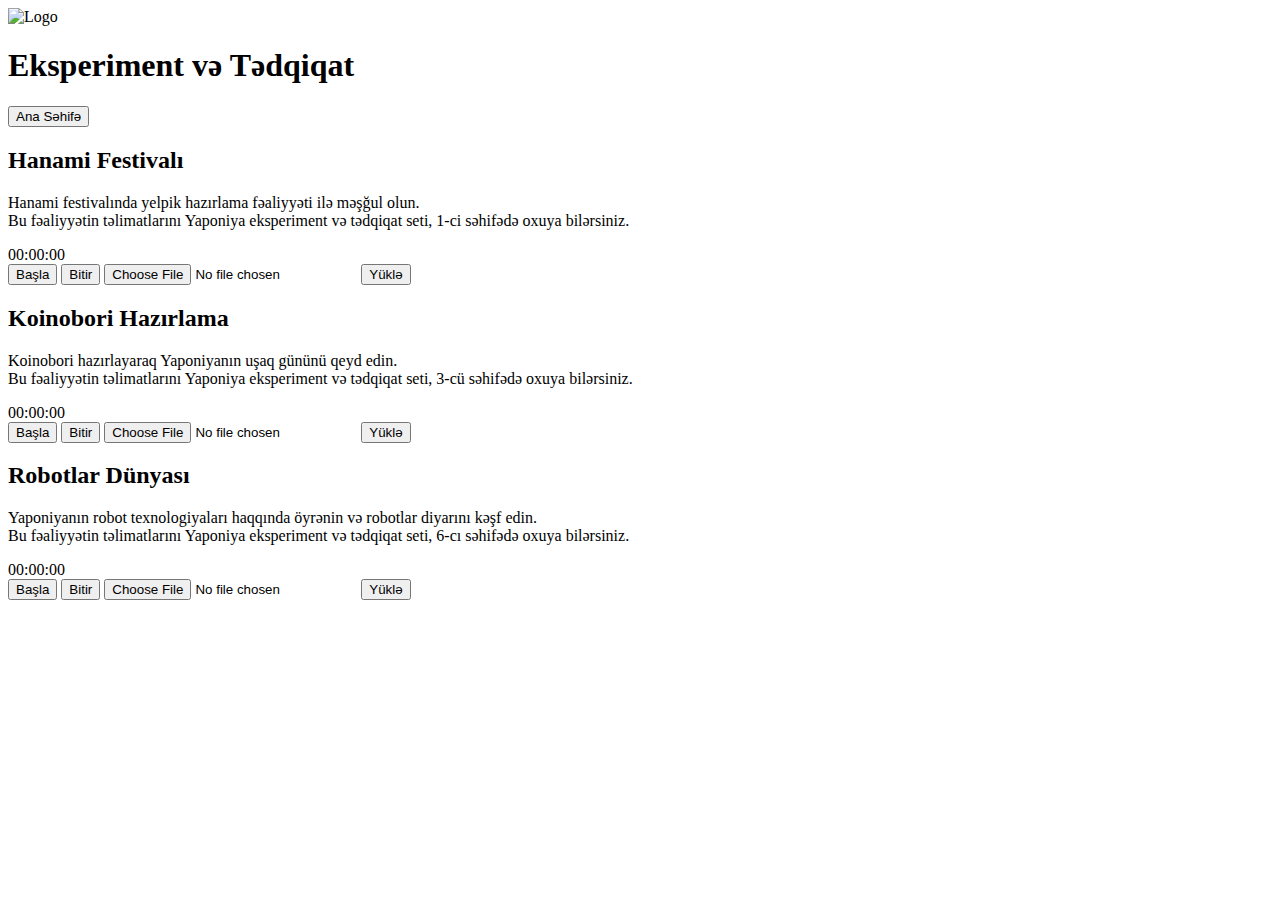
==== eksperiment.html @ a92ebbd0 "Create eksperiment.html" ====
<!DOCTYPE html>
<html lang="az">
<head>
    <meta charset="UTF-8">
    <meta name="viewport" content="width=device-width, initial-scale=1.0">
    <title>Eksperiment və Tədqiqat</title>
    <link rel="stylesheet" href="styles.css">
    <script src="script.js" defer></script>
</head>
<body>
    <header>
        <img src="https://i.ibb.co/7XNQPGC/logo.png" alt="Logo">
        <h1>Eksperiment və Tədqiqat</h1>
    </header>
    <main>
        <button class="back-btn" onclick="navigateTo('index.html')">Ana Səhifə</button>
        <div class="activity-box">
            <h2>Hanami Festivalı</h2>
            <p>Hanami festivalında yelpik hazırlama fəaliyyəti ilə məşğul olun. <br>Bu fəaliyyətin təlimatlarını Yaponiya eksperiment və tədqiqat seti, 1-ci səhifədə oxuya bilərsiniz.</p>
            <div class="timer">00:00:00</div>
            <button class="start-btn">Başla</button>
            <button class="finish-btn">Bitir</button>
            <input type="file" class="upload">
            <button class="upload-btn">Yüklə</button>
        </div>
        <div class="activity-box">
            <h2>Koinobori Hazırlama</h2>
            <p>Koinobori hazırlayaraq Yaponiyanın uşaq gününü qeyd edin. <br>Bu fəaliyyətin təlimatlarını Yaponiya eksperiment və tədqiqat seti, 3-cü səhifədə oxuya bilərsiniz.</p>
            <div class="timer">00:00:00</div>
            <button class="start-btn">Başla</button>
            <button class="finish-btn">Bitir</button>
            <input type="file" class="upload">
            <button class="upload-btn">Yüklə</button>
        </div>
        <div class="activity-box">
            <h2>Robotlar Dünyası</h2>
            <p>Yaponiyanın robot texnologiyaları haqqında öyrənin və robotlar diyarını kəşf edin. <br>Bu fəaliyyətin təlimatlarını Yaponiya eksperiment və tədqiqat seti, 6-cı səhifədə oxuya bilərsiniz.</p>
            <div class="timer">00:00:00</div>
            <button class="start-btn">Başla</button>
            <button class="finish-btn">Bitir</button>
            <input type="file" class="upload">
            <button class="upload-btn">Yüklə</button>
        </div>
    </main>
</body>
</html>
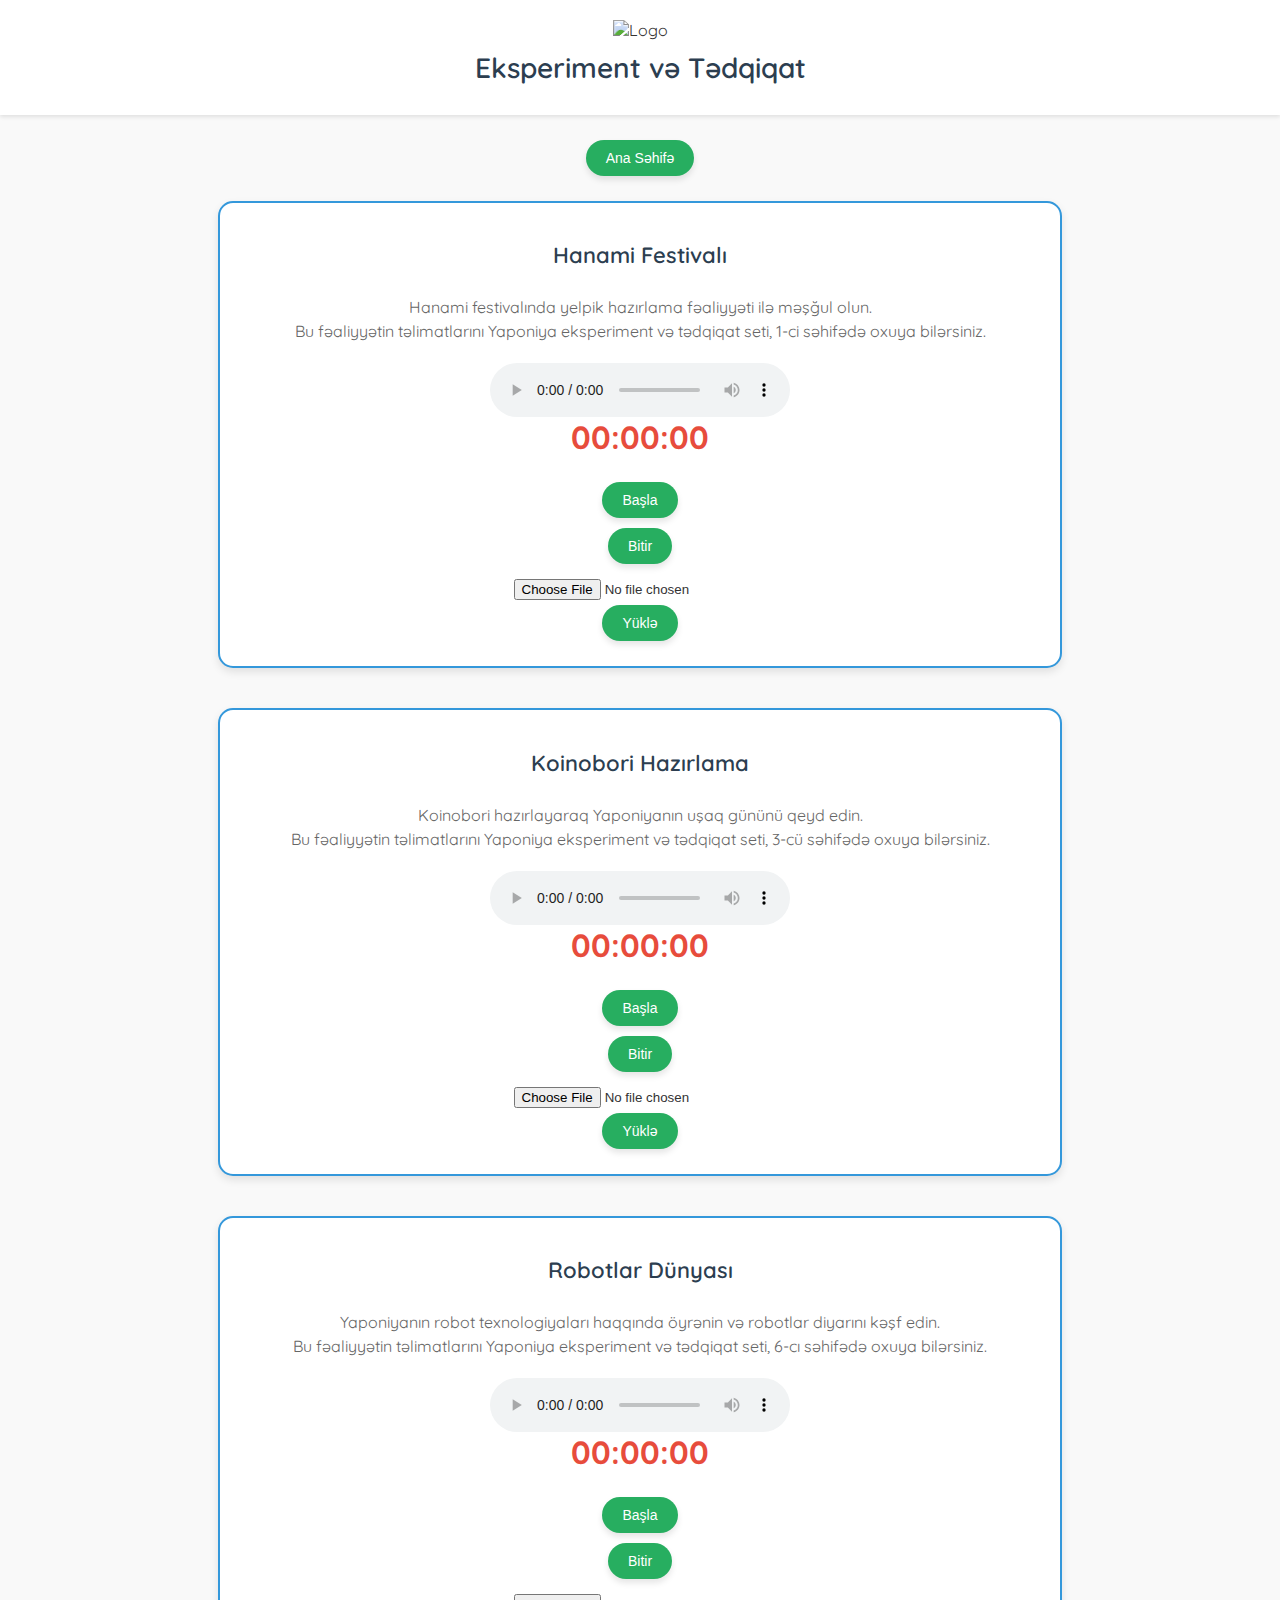
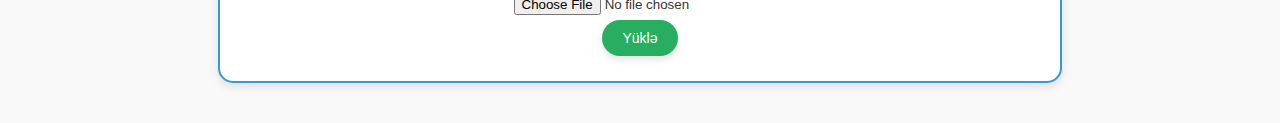
==== commit cf9121ee: "Update eksperiment.html" ====
--- a/eksperiment.html
+++ b/eksperiment.html
@@ -17,6 +17,10 @@
         <div class="activity-box">
             <h2>Hanami Festivalı</h2>
             <p>Hanami festivalında yelpik hazırlama fəaliyyəti ilə məşğul olun. <br>Bu fəaliyyətin təlimatlarını Yaponiya eksperiment və tədqiqat seti, 1-ci səhifədə oxuya bilərsiniz.</p>
+            <audio controls>
+                    <source src="https://github.com/xtirachi/basla-egp/raw/main/Sfinks_%20Yunan%20v%C9%99%20Misir%20%C6%8Ffsan%C9%99si.mp3" type="audio/mpeg">
+                    Your browser does not support the audio element.
+                </audio>
             <div class="timer">00:00:00</div>
             <button class="start-btn">Başla</button>
             <button class="finish-btn">Bitir</button>
@@ -26,6 +30,10 @@
         <div class="activity-box">
             <h2>Koinobori Hazırlama</h2>
             <p>Koinobori hazırlayaraq Yaponiyanın uşaq gününü qeyd edin. <br>Bu fəaliyyətin təlimatlarını Yaponiya eksperiment və tədqiqat seti, 3-cü səhifədə oxuya bilərsiniz.</p>
+            <audio controls>
+                    <source src="https://github.com/xtirachi/basla-egp/raw/main/Sfinks_%20Yunan%20v%C9%99%20Misir%20%C6%8Ffsan%C9%99si.mp3" type="audio/mpeg">
+                    Your browser does not support the audio element.
+                </audio>
             <div class="timer">00:00:00</div>
             <button class="start-btn">Başla</button>
             <button class="finish-btn">Bitir</button>
@@ -35,6 +43,10 @@
         <div class="activity-box">
             <h2>Robotlar Dünyası</h2>
             <p>Yaponiyanın robot texnologiyaları haqqında öyrənin və robotlar diyarını kəşf edin. <br>Bu fəaliyyətin təlimatlarını Yaponiya eksperiment və tədqiqat seti, 6-cı səhifədə oxuya bilərsiniz.</p>
+            <audio controls>
+                    <source src="https://github.com/xtirachi/basla-egp/raw/main/Sfinks_%20Yunan%20v%C9%99%20Misir%20%C6%8Ffsan%C9%99si.mp3" type="audio/mpeg">
+                    Your browser does not support the audio element.
+                </audio>
             <div class="timer">00:00:00</div>
             <button class="start-btn">Başla</button>
             <button class="finish-btn">Bitir</button>
--- a/styles.css
+++ b/styles.css
@@ -0,0 +1,168 @@
+/* Importing Google Fonts */
+@import url('https://fonts.googleapis.com/css2?family=Quicksand:wght@400;500;600&display=swap');
+
+/* General Styles */
+body {
+    font-family: 'Quicksand', sans-serif;
+    background-color: #f9f9f9;
+    color: #333;
+    margin: 0;
+    padding: 0;
+    display: flex;
+    flex-direction: column;
+    align-items: center;
+    justify-content: center;
+    min-height: 100vh;
+}
+
+header {
+    background-color: #ffffff;
+    width: 100%;
+    padding: 20px 0;
+    text-align: center;
+    box-shadow: 0 2px 4px rgba(0, 0, 0, 0.1);
+}
+
+header img {
+    width: 80px;
+}
+
+h1 {
+    color: #2c3e50;
+    font-size: 28px;
+    margin: 10px 0;
+    font-weight: 600;
+}
+
+main {
+    display: flex;
+    flex-direction: column;
+    align-items: center;
+    width: 100%;
+    max-width: 1200px;
+    padding: 20px;
+}
+
+p {
+    color: #666;
+    font-size: 18px;
+    max-width: 800px;
+    text-align: center;
+    margin-bottom: 30px;
+    line-height: 1.6;
+}
+
+button {
+    background-color: #3498db;
+    color: white;
+    padding: 15px 30px;
+    margin: 15px;
+    border: none;
+    border-radius: 50px;
+    cursor: pointer;
+    font-size: 16px;
+    font-weight: 500;
+    transition: background-color 0.3s, transform 0.3s;
+    box-shadow: 0 4px 6px rgba(0, 0, 0, 0.1);
+}
+
+button:hover {
+    background-color: #2980b9;
+    transform: scale(1.05);
+}
+
+.activity-box {
+    background-color: #ffffff;
+    border: 2px solid #3498db;
+    border-radius: 15px;
+    padding: 20px;
+    margin: 20px 0;
+    width: 100%;
+    max-width: 800px;
+    box-shadow: 0 4px 8px rgba(0, 0, 0, 0.1);
+    display: flex;
+    flex-direction: column;
+    align-items: center;
+}
+
+.activity-box h2 {
+    color: #2c3e50;
+    font-size: 22px;
+    margin-bottom: 10px;
+    font-weight: 600;
+}
+
+.activity-box p {
+    color: #666;
+    font-size: 16px;
+    text-align: center;
+    margin-bottom: 20px;
+    line-height: 1.5;
+}
+
+.timer {
+    font-size: 32px;
+    margin-bottom: 20px;
+    font-weight: bold;
+    color: #e74c3c;
+}
+
+.start-btn, .finish-btn, .upload-btn, .back-btn {
+    background-color: #27ae60;
+    color: white;
+    padding: 10px 20px;
+    border: none;
+    border-radius: 25px;
+    cursor: pointer;
+    margin: 5px;
+    font-size: 14px;
+    font-weight: 500;
+    transition: background-color 0.3s, transform 0.3s;
+    box-shadow: 0 4px 6px rgba(0, 0, 0, 0.1);
+}
+
+.start-btn:hover, .finish-btn:hover, .upload-btn:hover, .back-btn:hover {
+    background-color: #219150;
+    transform: scale(1.05);
+}
+
+.upload {
+    display: block;
+    margin-top: 10px;
+}
+
+@media (max-width: 768px) {
+    h1 {
+        font-size: 24px;
+    }
+    
+    p {
+        font-size: 16px;
+    }
+    
+    button {
+        padding: 12px 25px;
+        font-size: 14px;
+    }
+    
+    .activity-box {
+        padding: 15px;
+    }
+    
+    .activity-box h2 {
+        font-size: 20px;
+    }
+    
+    .activity-box p {
+        font-size: 14px;
+    }
+    
+    .timer {
+        font-size: 28px;
+    }
+    
+    .start-btn, .finish-btn, .upload-btn, .back-btn {
+        padding: 8px 16px;
+        font-size: 12px;
+    }
+}
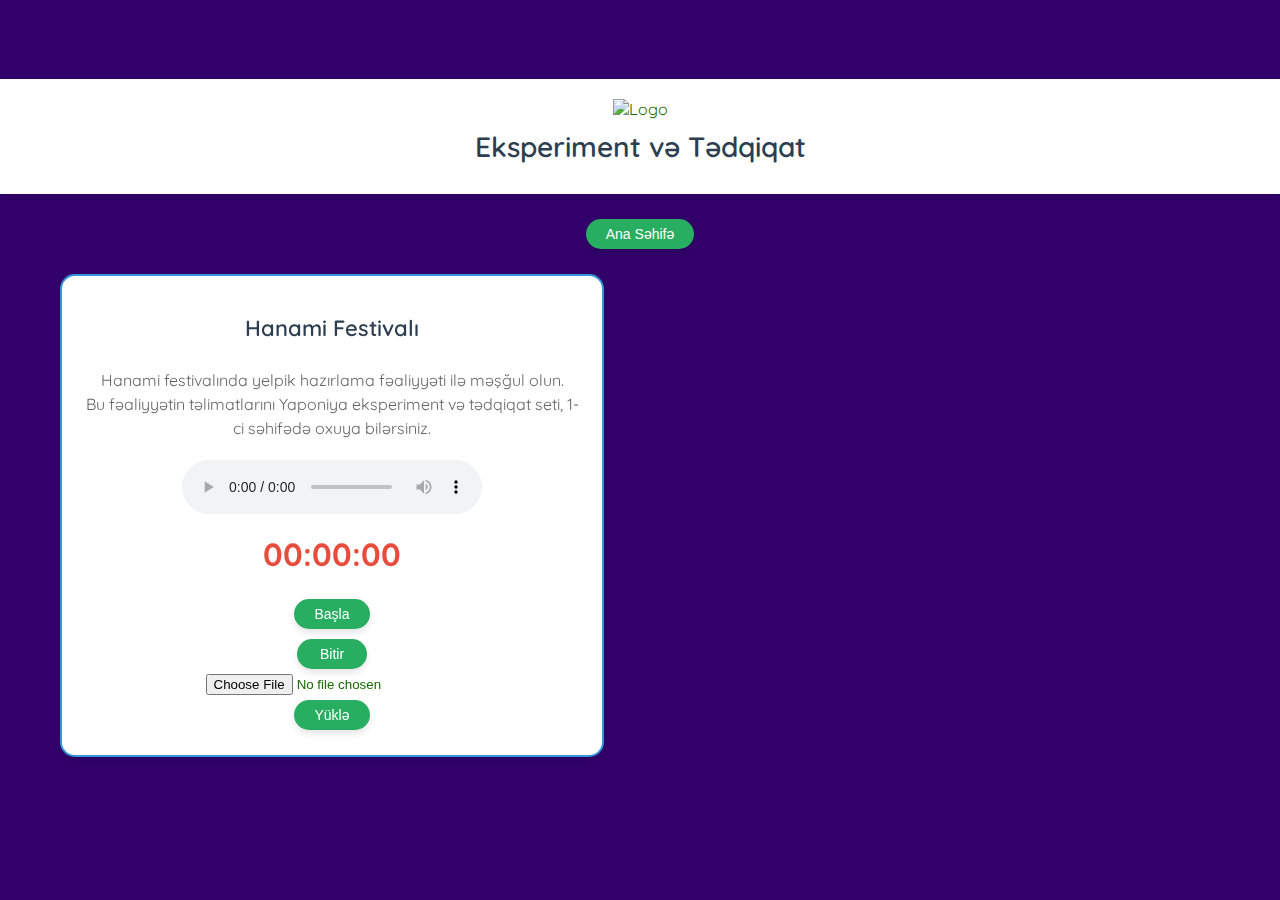
==== commit 39e4d153: "Update eksperiment.html" ====
--- a/eksperiment.html
+++ b/eksperiment.html
@@ -4,7 +4,9 @@
     <meta charset="UTF-8">
     <meta name="viewport" content="width=device-width, initial-scale=1.0">
     <title>Eksperiment və Tədqiqat</title>
+    <link rel="stylesheet" href="https://cdn.jsdelivr.net/npm/swiper@11/swiper-bundle.min.css" />
     <link rel="stylesheet" href="styles.css">
+    <script src="https://cdn.jsdelivr.net/npm/swiper@11/swiper-bundle.min.js"></script>
     <script src="script.js" defer></script>
 </head>
 <body>
@@ -14,45 +16,63 @@
     </header>
     <main>
         <button class="back-btn" onclick="navigateTo('index.html')">Ana Səhifə</button>
-        <div class="activity-box">
-            <h2>Hanami Festivalı</h2>
-            <p>Hanami festivalında yelpik hazırlama fəaliyyəti ilə məşğul olun. <br>Bu fəaliyyətin təlimatlarını Yaponiya eksperiment və tədqiqat seti, 1-ci səhifədə oxuya bilərsiniz.</p>
-            <audio controls>
-                    <source src="https://github.com/xtirachi/basla-egp/raw/main/Sfinks_%20Yunan%20v%C9%99%20Misir%20%C6%8Ffsan%C9%99si.mp3" type="audio/mpeg">
-                    Your browser does not support the audio element.
-                </audio>
-            <div class="timer">00:00:00</div>
-            <button class="start-btn">Başla</button>
-            <button class="finish-btn">Bitir</button>
-            <input type="file" class="upload">
-            <button class="upload-btn">Yüklə</button>
-        </div>
-        <div class="activity-box">
-            <h2>Koinobori Hazırlama</h2>
-            <p>Koinobori hazırlayaraq Yaponiyanın uşaq gününü qeyd edin. <br>Bu fəaliyyətin təlimatlarını Yaponiya eksperiment və tədqiqat seti, 3-cü səhifədə oxuya bilərsiniz.</p>
-            <audio controls>
-                    <source src="https://github.com/xtirachi/basla-egp/raw/main/Sfinks_%20Yunan%20v%C9%99%20Misir%20%C6%8Ffsan%C9%99si.mp3" type="audio/mpeg">
-                    Your browser does not support the audio element.
-                </audio>
-            <div class="timer">00:00:00</div>
-            <button class="start-btn">Başla</button>
-            <button class="finish-btn">Bitir</button>
-            <input type="file" class="upload">
-            <button class="upload-btn">Yüklə</button>
-        </div>
-        <div class="activity-box">
-            <h2>Robotlar Dünyası</h2>
-            <p>Yaponiyanın robot texnologiyaları haqqında öyrənin və robotlar diyarını kəşf edin. <br>Bu fəaliyyətin təlimatlarını Yaponiya eksperiment və tədqiqat seti, 6-cı səhifədə oxuya bilərsiniz.</p>
-            <audio controls>
-                    <source src="https://github.com/xtirachi/basla-egp/raw/main/Sfinks_%20Yunan%20v%C9%99%20Misir%20%C6%8Ffsan%C9%99si.mp3" type="audio/mpeg">
-                    Your browser does not support the audio element.
-                </audio>
-            <div class="timer">00:00:00</div>
-            <button class="start-btn">Başla</button>
-            <button class="finish-btn">Bitir</button>
-            <input type="file" class="upload">
-            <button class="upload-btn">Yüklə</button>
+        <div id="viewContainer" class="activity-container swiper">
+            <div class="swiper-wrapper">
+                <div class="swiper-slide">
+                    <div class="box">
+                        <div class="activity-box">
+                            <h2>Hanami Festivalı</h2>
+                            <p>Hanami festivalında yelpik hazırlama fəaliyyəti ilə məşğul olun. <br>Bu fəaliyyətin təlimatlarını Yaponiya eksperiment və tədqiqat seti, 1-ci səhifədə oxuya bilərsiniz.</p>
+                            <audio controls>
+                                <source src="https://github.com/xtirachi/basla-egp/raw/main/Sfinks_%20Yunan%20v%C9%99%20Misir%20%C6%8Ffsan%C9%99si.mp3" type="audio/mpeg">
+                                Your browser does not support the audio element.
+                            </audio>
+                            <div class="timer">00:00:00</div>
+                            <button class="start-btn">Başla</button>
+                            <button class="finish-btn">Bitir</button>
+                            <input type="file" class="upload">
+                            <button class="upload-btn">Yüklə</button>
+                        </div>
+                    </div>
+                </div>
+                <div class="swiper-slide">
+                    <div class="box">
+                        <div class="activity-box">
+                            <h2>Koinobori Hazırlama</h2>
+                            <p>Koinobori hazırlayaraq Yaponiyanın uşaq gününü qeyd edin. <br>Bu fəaliyyətin təlimatlarını Yaponiya eksperiment və tədqiqat seti, 3-cü səhifədə oxuya bilərsiniz.</p>
+                            <audio controls>
+                                <source src="https://github.com/xtirachi/basla-egp/raw/main/Sfinks_%20Yunan%20v%C9%99%20Misir%20%C6%8Ffsan%C9%99si.mp3" type="audio/mpeg">
+                                Your browser does not support the audio element.
+                            </audio>
+                            <div class="timer">00:00:00</div>
+                            <button class="start-btn">Başla</button>
+                            <button class="finish-btn">Bitir</button>
+                            <input type="file" class="upload">
+                            <button class="upload-btn">Yüklə</button>
+                        </div>
+                    </div>
+                </div>
+                <div class="swiper-slide">
+                    <div class="box">
+                        <div class="activity-box">
+                            <h2>Robotlar Dünyası</h2>
+                            <p>Yaponiyanın robot texnologiyaları haqqında öyrənin və robotlar diyarını kəşf edin. <br>Bu fəaliyyətin təlimatlarını Yaponiya eksperiment və tədqiqat seti, 6-cı səhifədə oxuya bilərsiniz.</p>
+                            <audio controls>
+                                <source src="https://github.com/xtirachi/basla-egp/raw/main/Sfinks_%20Yunan%20v%C9%99%20Misir%20%C6%8Ffsan%C9%99si.mp3" type="audio/mpeg">
+                                Your browser does not support the audio element.
+                            </audio>
+                            <div class="timer">00:00:00</div>
+                            <button class="start-btn">Başla</button>
+                            <button class="finish-btn">Bitir</button>
+                            <input type="file" class="upload">
+                            <button class="upload-btn">Yüklə</button>
+                        </div>
+                    </div>
+                </div>
+            </div>
+            <div class="swiper-pagination"></div>
         </div>
     </main>
 </body>
 </html>
+
--- a/styles.css
+++ b/styles.css
@@ -4,8 +4,8 @@
 /* General Styles */
 body {
     font-family: 'Quicksand', sans-serif;
-    background-color: #f9f9f9;
-    color: #333;
+    background-color: #32006a;
+    color: #176a00;
     margin: 0;
     padding: 0;
     display: flex;
@@ -13,6 +13,7 @@
     align-items: center;
     justify-content: center;
     min-height: 100vh;
+    overflow-x: hidden; /* Prevents horizontal overflow issues */
 }
 
 header {
@@ -58,7 +59,7 @@
     padding: 15px 30px;
     margin: 15px;
     border: none;
-    border-radius: 50px;
+    border-radius: 5px;
     cursor: pointer;
     font-size: 16px;
     font-weight: 500;
@@ -71,18 +72,32 @@
     transform: scale(1.05);
 }
 
+/* Container for all activity boxes, ensuring only one is shown at a time */
+.activity-container {
+    display: flex;
+    flex-direction: column; /* Change to column for vertical scrolling */
+    overflow-x: scroll; /* Allows vertical scrolling */
+    scroll-snap-type: y mandatory; /* Ensures snapping to each activity box */
+    -webkit-overflow-scrolling: touch; /* Enables smooth scrolling on iOS */
+    width: 100%;
+    max-height: 100vh; /* Optional: constrain the height if needed */
+}
+
+/* Individual activity boxes */
 .activity-box {
     background-color: #ffffff;
     border: 2px solid #3498db;
     border-radius: 15px;
     padding: 20px;
-    margin: 20px 0;
-    width: 100%;
-    max-width: 800px;
+    margin: 20px;
+    width: 80%; /* Adjust width to fit nicely in a vertical layout */
+    max-width: 500px; /* Ensures a max width for readability */
     box-shadow: 0 4px 8px rgba(0, 0, 0, 0.1);
     display: flex;
     flex-direction: column;
     align-items: center;
+    scroll-snap-align: start; /* Ensures each box aligns properly when swiped */
+    flex-shrink: 0; /* Prevents the boxes from shrinking */
 }
 
 .activity-box h2 {
@@ -100,6 +115,10 @@
     line-height: 1.5;
 }
 
+audio {
+    margin-bottom: 20px;
+}
+
 .timer {
     font-size: 32px;
     margin-bottom: 20px;
@@ -110,9 +129,11 @@
 .start-btn, .finish-btn, .upload-btn, .back-btn {
     background-color: #27ae60;
     color: white;
-    padding: 10px 20px;
+    padding: 7px 20px;
+    min-height: 30px;
+    min-width: 70px;
     border: none;
-    border-radius: 25px;
+    border-radius: 15px;
     cursor: pointer;
     margin: 5px;
     font-size: 14px;
@@ -126,11 +147,7 @@
     transform: scale(1.05);
 }
 
-.upload {
-    display: block;
-    margin-top: 10px;
-}
-
+/* Mobile responsive adjustments */
 @media (max-width: 768px) {
     h1 {
         font-size: 24px;
@@ -145,24 +162,10 @@
         font-size: 14px;
     }
     
-    .activity-box {
-        padding: 15px;
+    .activity-container {
+        flex-direction: column; /* Stack boxes vertically */
+        overflow-y: auto;
+        width: 100%;
     }
     
-    .activity-box h2 {
-        font-size: 20px;
-    }
-    
-    .activity-box p {
-        font-size: 14px;
-    }
-    
-    .timer {
-        font-size: 28px;
-    }
-    
-    .start-btn, .finish-btn, .upload-btn, .back-btn {
-        padding: 8px 16px;
-        font-size: 12px;
-    }
-}
+    .
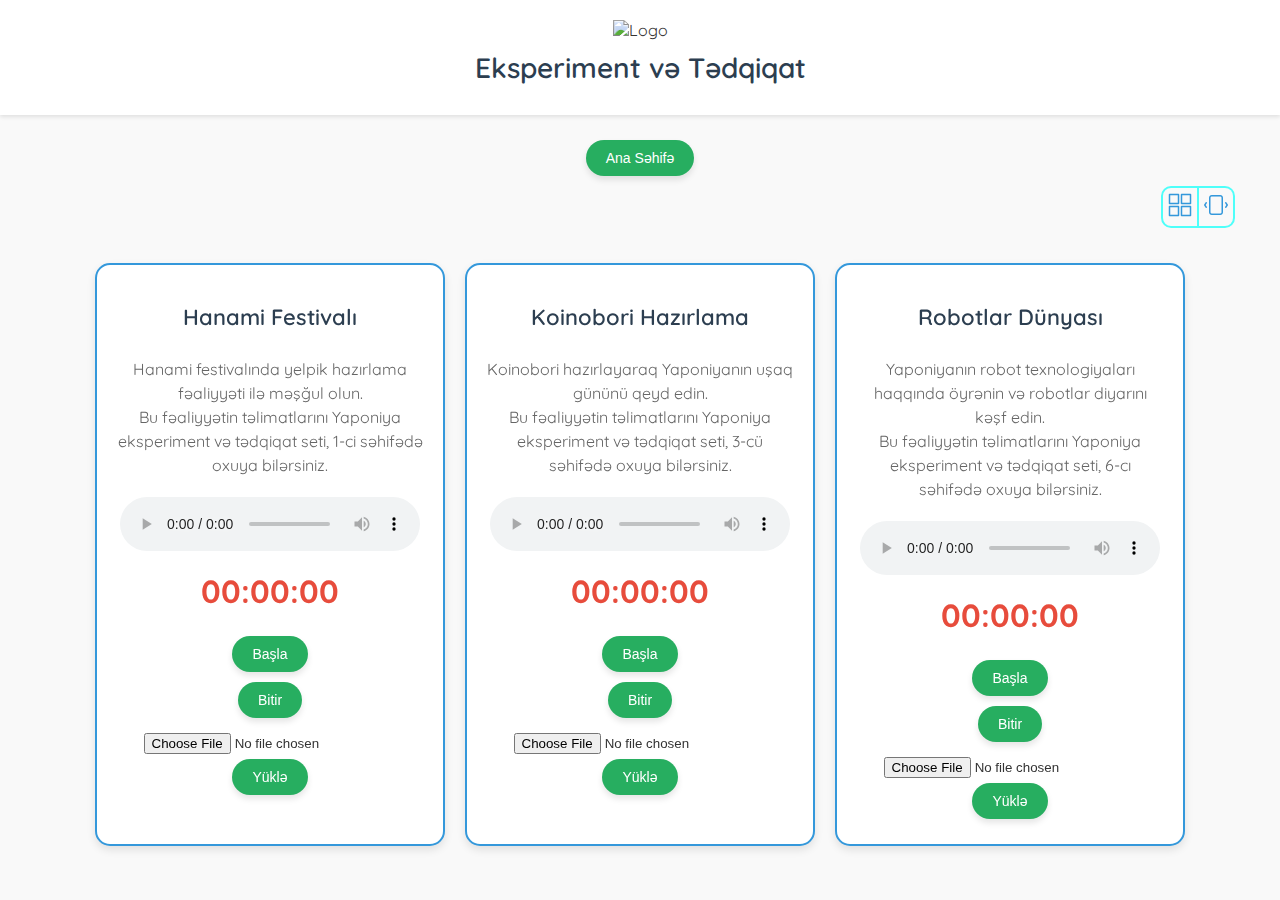
==== commit 71404147: "Update eksperiment.html" ====
--- a/eksperiment.html
+++ b/eksperiment.html
@@ -15,8 +15,19 @@
         <h1>Eksperiment və Tədqiqat</h1>
     </header>
     <main>
-        <button class="back-btn" onclick="navigateTo('index.html')">Ana Səhifə</button>
-        <div id="viewContainer" class="activity-container swiper">
+<button class="back-btn" onclick="navigateTo('index.html')">Ana Səhifə</button>
+    <div class="view-switcher-container">
+        <div class="view-switcher-elem">
+            <button id="gridViewButton" onclick="gridView()">
+                <img src="[data-uri]">
+            </button>
+        </div>
+        <div class="view-switcher-elem">
+            <button id="sliderViewButton" onclick="sliderView()">
+                <img src="[data-uri]">
+            </button>
+        </div>
+    </div>        <div id="viewContainer" class="activity-container swiper">
             <div class="swiper-wrapper">
                 <div class="swiper-slide">
                     <div class="box">
--- a/styles.css
+++ b/styles.css
@@ -4,16 +4,16 @@
 /* General Styles */
 body {
     font-family: 'Quicksand', sans-serif;
-    background-color: #32006a;
-    color: #176a00;
+    background-color: #f9f9f9;
+    color: #333;
     margin: 0;
     padding: 0;
-    display: flex;
-    flex-direction: column;
-    align-items: center;
-    justify-content: center;
+    /*display: flex;*/
+    /*flex-direction: column;*/
+    /*align-items: center;*/
+    /*justify-content: center;*/
     min-height: 100vh;
-    overflow-x: hidden; /* Prevents horizontal overflow issues */
+    box-sizing: border-box;
 }
 
 header {
@@ -41,7 +41,9 @@
     align-items: center;
     width: 100%;
     max-width: 1200px;
-    padding: 20px;
+    padding: 20px 0 20px 0;
+    box-sizing: border-box;
+    margin: auto;
 }
 
 p {
@@ -59,7 +61,7 @@
     padding: 15px 30px;
     margin: 15px;
     border: none;
-    border-radius: 5px;
+    border-radius: 50px;
     cursor: pointer;
     font-size: 16px;
     font-weight: 500;
@@ -72,32 +74,27 @@
     transform: scale(1.05);
 }
 
-/* Container for all activity boxes, ensuring only one is shown at a time */
 .activity-container {
-    display: flex;
-    flex-direction: column; /* Change to column for vertical scrolling */
-    overflow-x: scroll; /* Allows vertical scrolling */
-    scroll-snap-type: y mandatory; /* Ensures snapping to each activity box */
-    -webkit-overflow-scrolling: touch; /* Enables smooth scrolling on iOS */
-    width: 100%;
-    max-height: 100vh; /* Optional: constrain the height if needed */
-}
-
-/* Individual activity boxes */
+    /*display: flex;*/
+    /*overflow-x: scroll;*/
+    /*scroll-snap-type: x mandatory;*/
+    padding: 20px;
+    width: 100%;
+    box-sizing: border-box;
+}
+
 .activity-box {
     background-color: #ffffff;
     border: 2px solid #3498db;
     border-radius: 15px;
     padding: 20px;
-    margin: 20px;
-    width: 80%; /* Adjust width to fit nicely in a vertical layout */
-    max-width: 500px; /* Ensures a max width for readability */
+    width: 350px;
     box-shadow: 0 4px 8px rgba(0, 0, 0, 0.1);
     display: flex;
     flex-direction: column;
     align-items: center;
-    scroll-snap-align: start; /* Ensures each box aligns properly when swiped */
-    flex-shrink: 0; /* Prevents the boxes from shrinking */
+    scroll-snap-align: start;
+    box-sizing: border-box;
 }
 
 .activity-box h2 {
@@ -129,11 +126,9 @@
 .start-btn, .finish-btn, .upload-btn, .back-btn {
     background-color: #27ae60;
     color: white;
-    padding: 7px 20px;
-    min-height: 30px;
-    min-width: 70px;
+    padding: 10px 20px;
     border: none;
-    border-radius: 15px;
+    border-radius: 25px;
     cursor: pointer;
     margin: 5px;
     font-size: 14px;
@@ -147,25 +142,175 @@
     transform: scale(1.05);
 }
 
-/* Mobile responsive adjustments */
+.box {
+    /*padding: 15px;*/
+    /*margin: 10px;*/
+    display: flex;
+}
+
+.upload {
+    display: block;
+    margin-top: 10px;
+}
+
+.swiper {
+    width: 100%;
+}
+
+.swiper-slide {
+    width: 90%;
+    margin-bottom: 10px;
+    height: unset;
+    display: flex;
+    align-items: stretch;
+    justify-content: center;
+}
+
+.swiper-slide-prev {
+    display: flex;
+    justify-content: end;
+}
+
+.swiper-slide-next {
+    display: flex;
+    justify-content: start;
+}
+
+/*.swiper-slide-active > .box {*/
+/*    display: flex;*/
+/*    justify-content: center;*/
+/*}*/
+
+.swiper-pagination {
+    margin-top: 5px;
+}
+
+.grid-view > .swiper-wrapper {
+    flex-wrap: wrap;
+    justify-content: center;
+}
+
+.grid-view .swiper-slide {
+    width: unset;
+    margin: 10px;
+}
+
+.grid-view .swiper-pagination {
+    display: none;
+}
+
+.view-switcher-container {
+    width: 100%;
+    display: flex;
+    justify-content: end;
+}
+
+.view-switcher-container .view-switcher-elem {
+    margin: 5px;
+    padding: 5px;
+    border: 2px solid #4EFFFA;
+    border-radius: 10px;
+    /*box-shadow: 0 4px 6px rgba(0, 0, 0, 0.1);*/
+}
+
+.view-switcher-container .view-switcher-elem:nth-child(1) {
+    margin-right: 0;
+    border-top-right-radius: 0;
+    border-bottom-right-radius: 0;
+    /*border-right: none;*/
+}
+
+.view-switcher-container .view-switcher-elem:nth-child(2) {
+    margin-left: 0;
+    border-left: none;
+    border-top-left-radius: 0;
+    border-bottom-left-radius: 0;
+}
+
+.view-switcher-container button {
+    background-color: unset;
+    color: unset;
+    padding: unset;
+    margin: unset;
+    border: none;
+    border-radius: unset;
+    font-size: unset;
+    font-weight: unset;
+    transition: unset;
+    box-shadow: unset;
+}
+
+.view-switcher-container button.disable {
+    cursor: default;
+}
+
+.view-switcher-container button.disable:hover {
+    cursor: default;
+    transform: unset;
+}
+
 @media (max-width: 768px) {
     h1 {
         font-size: 24px;
     }
-    
+
     p {
         font-size: 16px;
     }
-    
+
     button {
         padding: 12px 25px;
         font-size: 14px;
     }
-    
+
     .activity-container {
-        flex-direction: column; /* Stack boxes vertically */
-        overflow-y: auto;
+        /*flex-direction: column;*/
+        /*overflow-y: auto;*/
         width: 100%;
     }
-    
-    .
+
+    .activity-box {
+        width: 100%;
+        max-width: 500px;
+    }
+
+    .activity-box h2 {
+        font-size: 20px;
+    }
+
+    .activity-box p {
+        font-size: 14px;
+    }
+
+    .timer {
+        font-size: 28px;
+    }
+
+    .start-btn, .finish-btn, .upload-btn, .back-btn {
+        padding: 8px 16px;
+        font-size: 12px;
+    }
+
+    .grid-view.activity-container {
+        padding: unset;
+    }
+    .grid-view .swiper-slide {
+        width: 100%;
+        margin: 0;
+    }
+
+    .grid-view .box {
+        margin: 10px;
+    }
+}
+
+@media (max-width: 375px) {
+    audio {
+        width: 250px;
+    }
+}
+/* You can style the audio player here */
+.audio-player {
+    width: 300px;
+    margin: 20px;
+}
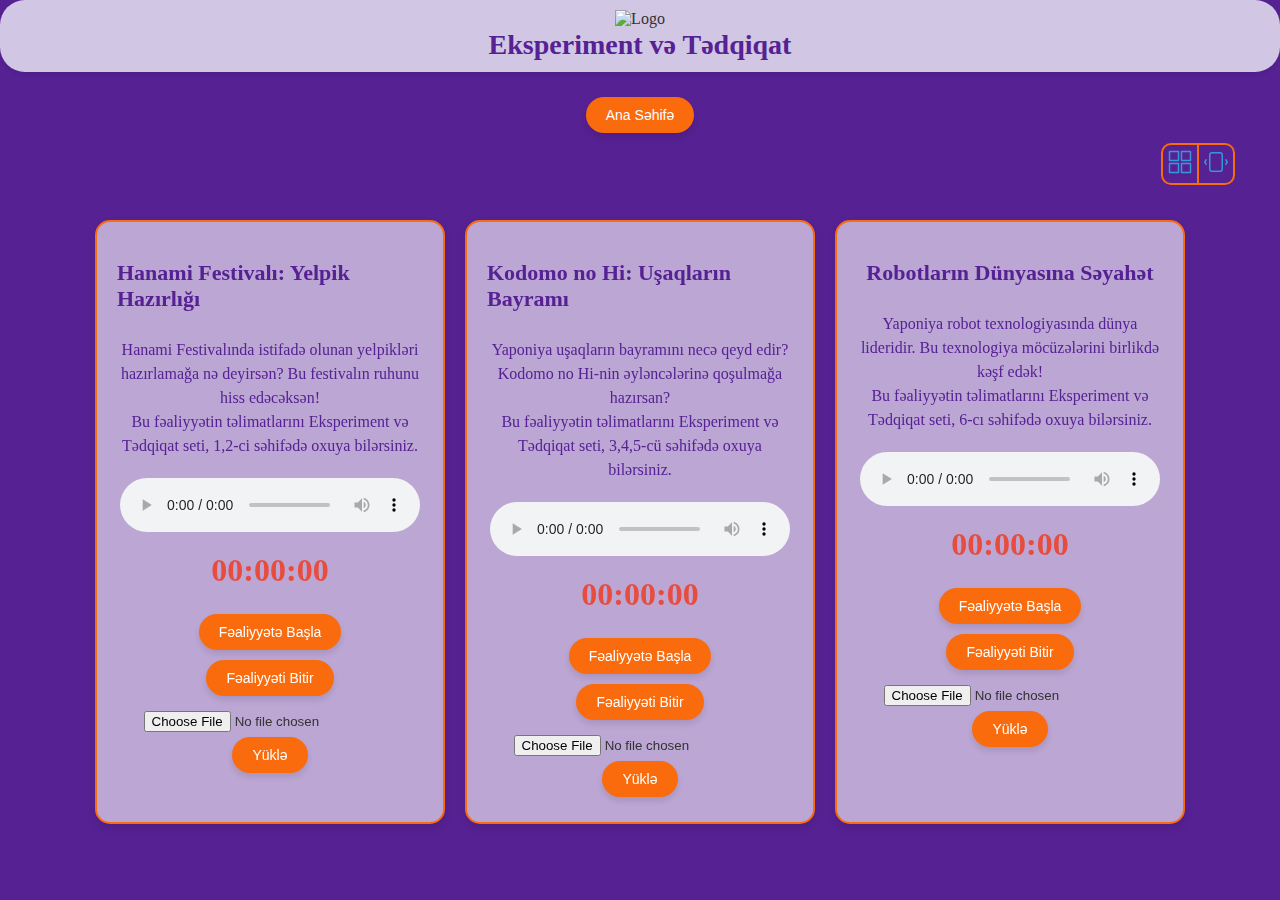
==== commit fee85c17: "Update eksperiment.html" ====
--- a/eksperiment.html
+++ b/eksperiment.html
@@ -30,56 +30,60 @@
     </div>        <div id="viewContainer" class="activity-container swiper">
             <div class="swiper-wrapper">
                 <div class="swiper-slide">
-                    <div class="box">
-                        <div class="activity-box">
-                            <h2>Hanami Festivalı</h2>
-                            <p>Hanami festivalında yelpik hazırlama fəaliyyəti ilə məşğul olun. <br>Bu fəaliyyətin təlimatlarını Yaponiya eksperiment və tədqiqat seti, 1-ci səhifədə oxuya bilərsiniz.</p>
-                            <audio controls>
-                                <source src="https://github.com/xtirachi/basla-egp/raw/main/Sfinks_%20Yunan%20v%C9%99%20Misir%20%C6%8Ffsan%C9%99si.mp3" type="audio/mpeg">
-                                Your browser does not support the audio element.
-                            </audio>
-                            <div class="timer">00:00:00</div>
-                            <button class="start-btn">Başla</button>
-                            <button class="finish-btn">Bitir</button>
-                            <input type="file" class="upload">
-                            <button class="upload-btn">Yüklə</button>
-                        </div>
-                    </div>
-                </div>
-                <div class="swiper-slide">
-                    <div class="box">
-                        <div class="activity-box">
-                            <h2>Koinobori Hazırlama</h2>
-                            <p>Koinobori hazırlayaraq Yaponiyanın uşaq gününü qeyd edin. <br>Bu fəaliyyətin təlimatlarını Yaponiya eksperiment və tədqiqat seti, 3-cü səhifədə oxuya bilərsiniz.</p>
-                            <audio controls>
-                                <source src="https://github.com/xtirachi/basla-egp/raw/main/Sfinks_%20Yunan%20v%C9%99%20Misir%20%C6%8Ffsan%C9%99si.mp3" type="audio/mpeg">
-                                Your browser does not support the audio element.
-                            </audio>
-                            <div class="timer">00:00:00</div>
-                            <button class="start-btn">Başla</button>
-                            <button class="finish-btn">Bitir</button>
-                            <input type="file" class="upload">
-                            <button class="upload-btn">Yüklə</button>
-                        </div>
-                    </div>
-                </div>
-                <div class="swiper-slide">
-                    <div class="box">
-                        <div class="activity-box">
-                            <h2>Robotlar Dünyası</h2>
-                            <p>Yaponiyanın robot texnologiyaları haqqında öyrənin və robotlar diyarını kəşf edin. <br>Bu fəaliyyətin təlimatlarını Yaponiya eksperiment və tədqiqat seti, 6-cı səhifədə oxuya bilərsiniz.</p>
-                            <audio controls>
-                                <source src="https://github.com/xtirachi/basla-egp/raw/main/Sfinks_%20Yunan%20v%C9%99%20Misir%20%C6%8Ffsan%C9%99si.mp3" type="audio/mpeg">
-                                Your browser does not support the audio element.
-                            </audio>
-                            <div class="timer">00:00:00</div>
-                            <button class="start-btn">Başla</button>
-                            <button class="finish-btn">Bitir</button>
-                            <input type="file" class="upload">
-                            <button class="upload-btn">Yüklə</button>
-                        </div>
-                    </div>
-                </div>
+        <div class="box">
+            <div class="activity-box" style="background-image: url('https://github.com/xtirachi/basla/blob/main/1.png?raw=true'); background-size: 100% 100%; background-position: center; background-repeat: no-repeat; background-color: rgba(255, 255, 255, 0.6); background-blend-mode: overlay;">
+                <h2>Hanami Festivalı: Yelpik Hazırlığı</h2>
+                <p>Hanami Festivalında istifadə olunan yelpikləri hazırlamağa nə deyirsən? Bu festivalın ruhunu hiss edəcəksən! <br>Bu fəaliyyətin təlimatlarını Eksperiment və Tədqiqat seti, 1,2-ci səhifədə oxuya bilərsiniz.</p>
+                <audio controls="">
+                    <source src="https://github.com/xtirachi/basla-egp/raw/main/Sfinks_%20Yunan%20v%C9%99%20Misir%20%C6%8Ffsan%C9%99si.mp3" type="audio/mpeg">
+                    Your browser does not support the audio element.
+                </audio>
+                <div class="timer">00:00:00</div>
+                <button class="start-btn">Fəaliyyətə Başla</button>
+                <button class="finish-btn">Fəaliyyəti Bitir</button>
+                <input type="file" class="upload">
+                <button class="upload-btn">Yüklə</button>
+            </div>
+        </div>
+    </div>
+    
+
+    <div class="swiper-slide">
+        <div class="box">
+            <div class="activity-box" style="background-image: url('https://github.com/xtirachi/basla/blob/main/1.png?raw=true'); background-size: 100% 100%; background-position: center; background-repeat: no-repeat; background-color: rgba(255, 255, 255, 0.6); background-blend-mode: overlay;">
+                <h2>Kodomo no Hi: Uşaqların Bayramı</h2>
+                <p>Yaponiya uşaqların bayramını necə qeyd edir? Kodomo no Hi-nin əyləncələrinə qoşulmağa hazırsan? <br>Bu fəaliyyətin təlimatlarını Eksperiment və Tədqiqat seti, 3,4,5-cü səhifədə oxuya bilərsiniz.</p>
+                <audio controls="">
+                    <source src="https://github.com/xtirachi/basla-egp/raw/main/Sfinks_%20Yunan%20v%C9%99%20Misir%20%C6%8Ffsan%C9%99si.mp3" type="audio/mpeg">
+                    Your browser does not support the audio element.
+                </audio>
+                <div class="timer">00:00:00</div>
+                <button class="start-btn">Fəaliyyətə Başla</button>
+                <button class="finish-btn">Fəaliyyəti Bitir</button>
+                <input type="file" class="upload">
+                <button class="upload-btn">Yüklə</button>
+            </div>
+        </div>
+    </div>
+    
+
+    <div class="swiper-slide">
+        <div class="box">
+            <div class="activity-box" style="background-image: url('https://github.com/xtirachi/basla/blob/main/1.png?raw=true'); background-size: 100% 100%; background-position: center; background-repeat: no-repeat; background-color: rgba(255, 255, 255, 0.6); background-blend-mode: overlay;">
+                <h2>Robotların Dünyasına Səyahət</h2>
+                <p>Yaponiya robot texnologiyasında dünya lideridir. Bu texnologiya möcüzələrini birlikdə kəşf edək! <br>Bu fəaliyyətin təlimatlarını Eksperiment və Tədqiqat seti, 6-cı səhifədə oxuya bilərsiniz.</p>
+                <audio controls="">
+                    <source src="https://github.com/xtirachi/basla-egp/raw/main/Sfinks_%20Yunan%20v%C9%99%20Misir%20%C6%8Ffsan%C9%99si.mp3" type="audio/mpeg">
+                    Your browser does not support the audio element.
+                </audio>
+                <div class="timer">00:00:00</div>
+                <button class="start-btn">Fəaliyyətə Başla</button>
+                <button class="finish-btn">Fəaliyyəti Bitir</button>
+                <input type="file" class="upload">
+                <button class="upload-btn">Yüklə</button>
+            </div>
+        </div>
+    </div>
             </div>
             <div class="swiper-pagination"></div>
         </div>
--- a/styles.css
+++ b/styles.css
@@ -3,8 +3,8 @@
 
 /* General Styles */
 body {
-    font-family: 'Quicksand', sans-serif;
-    background-color: #f9f9f9;
+    font-family: 'Poppins', Poppins;
+    background-color: #562193;
     color: #333;
     margin: 0;
     padding: 0;
@@ -17,21 +17,22 @@
 }
 
 header {
-    background-color: #ffffff;
-    width: 100%;
-    padding: 20px 0;
+    background-color: #d1c7e4;
+    width: 100%;
+    padding: 10px 0;
     text-align: center;
     box-shadow: 0 2px 4px rgba(0, 0, 0, 0.1);
+  border-radius: 25px 25px 25px 25px
 }
 
 header img {
-    width: 80px;
+    width: 200px;
 }
 
 h1 {
-    color: #2c3e50;
+    color: #562193;
     font-size: 28px;
-    margin: 10px 0;
+    margin: 1px 0;
     font-weight: 600;
 }
 
@@ -47,7 +48,7 @@
 }
 
 p {
-    color: #666;
+    color: #d1c7e4;
     font-size: 18px;
     max-width: 800px;
     text-align: center;
@@ -56,7 +57,7 @@
 }
 
 button {
-    background-color: #3498db;
+    background-color: #f96b0d;
     color: white;
     padding: 15px 30px;
     margin: 15px;
@@ -66,11 +67,11 @@
     font-size: 16px;
     font-weight: 500;
     transition: background-color 0.3s, transform 0.3s;
-    box-shadow: 0 4px 6px rgba(0, 0, 0, 0.1);
+    box-shadow: 4px 4px 6px rgba(0, 0, 0, 0.1);
 }
 
 button:hover {
-    background-color: #2980b9;
+    background-color: #fc8404;
     transform: scale(1.05);
 }
 
@@ -84,8 +85,8 @@
 }
 
 .activity-box {
-    background-color: #ffffff;
-    border: 2px solid #3498db;
+    background-color: #d1c7e4;
+    border: 2px solid #f96b0d;
     border-radius: 15px;
     padding: 20px;
     width: 350px;
@@ -98,14 +99,14 @@
 }
 
 .activity-box h2 {
-    color: #2c3e50;
+    color: #562193;
     font-size: 22px;
     margin-bottom: 10px;
     font-weight: 600;
 }
 
 .activity-box p {
-    color: #666;
+    color: #562193;
     font-size: 16px;
     text-align: center;
     margin-bottom: 20px;
@@ -124,7 +125,7 @@
 }
 
 .start-btn, .finish-btn, .upload-btn, .back-btn {
-    background-color: #27ae60;
+    background-color: #f96b0d;
     color: white;
     padding: 10px 20px;
     border: none;
@@ -138,7 +139,7 @@
 }
 
 .start-btn:hover, .finish-btn:hover, .upload-btn:hover, .back-btn:hover {
-    background-color: #219150;
+    background-color: #562193;
     transform: scale(1.05);
 }
 
@@ -208,7 +209,7 @@
 .view-switcher-container .view-switcher-elem {
     margin: 5px;
     padding: 5px;
-    border: 2px solid #4EFFFA;
+    border: 2px solid #f96b0d;
     border-radius: 10px;
     /*box-shadow: 0 4px 6px rgba(0, 0, 0, 0.1);*/
 }
@@ -229,7 +230,7 @@
 
 .view-switcher-container button {
     background-color: unset;
-    color: unset;
+    color: #f96b0d;
     padding: unset;
     margin: unset;
     border: none;
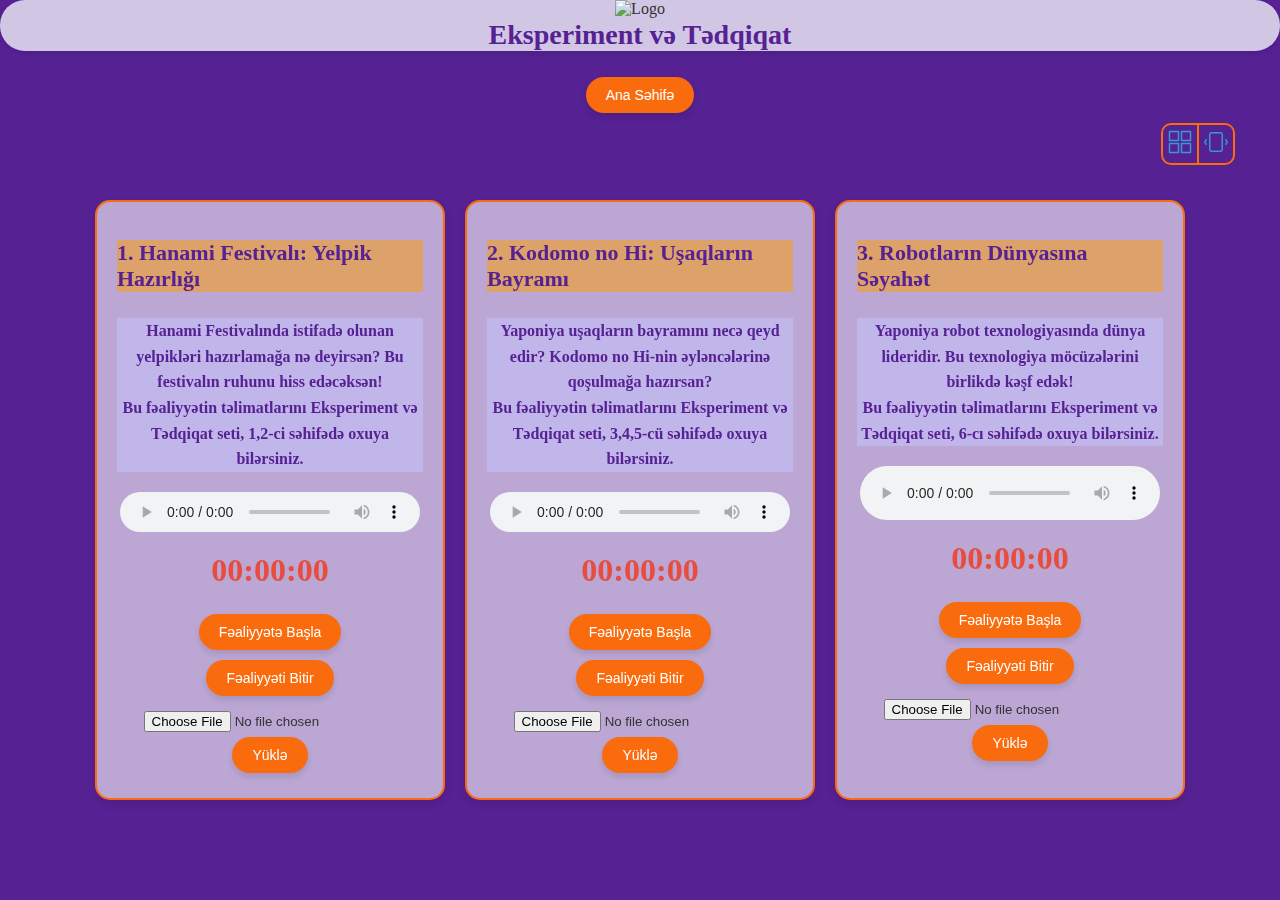
==== commit 3823d9dc: "Update eksperiment.html" ====
--- a/eksperiment.html
+++ b/eksperiment.html
@@ -31,11 +31,11 @@
             <div class="swiper-wrapper">
                 <div class="swiper-slide">
         <div class="box">
-            <div class="activity-box" style="background-image: url('https://github.com/xtirachi/basla/blob/main/1.png?raw=true'); background-size: 100% 100%; background-position: center; background-repeat: no-repeat; background-color: rgba(255, 255, 255, 0.6); background-blend-mode: overlay;">
-                <h2>Hanami Festivalı: Yelpik Hazırlığı</h2>
+            <div class="activity-box" style="background-image: url('https://github.com/xtirachi/basla-jap/blob/main/20.png?raw=true'); background-size: 100% 100%; background-position: center; background-repeat: no-repeat; background-color: rgba(255, 255, 255, 0.6); background-blend-mode: overlay;">
+                <h2>1. Hanami Festivalı: Yelpik Hazırlığı</h2>
                 <p>Hanami Festivalında istifadə olunan yelpikləri hazırlamağa nə deyirsən? Bu festivalın ruhunu hiss edəcəksən! <br>Bu fəaliyyətin təlimatlarını Eksperiment və Tədqiqat seti, 1,2-ci səhifədə oxuya bilərsiniz.</p>
                 <audio controls="">
-                    <source src="https://github.com/xtirachi/basla-egp/raw/main/Sfinks_%20Yunan%20v%C9%99%20Misir%20%C6%8Ffsan%C9%99si.mp3" type="audio/mpeg">
+                    <source src="https://github.com/xtirachi/basla-jap/raw/main/e1.mp3" type="audio/mpeg">
                     Your browser does not support the audio element.
                 </audio>
                 <div class="timer">00:00:00</div>
@@ -50,11 +50,11 @@
 
     <div class="swiper-slide">
         <div class="box">
-            <div class="activity-box" style="background-image: url('https://github.com/xtirachi/basla/blob/main/1.png?raw=true'); background-size: 100% 100%; background-position: center; background-repeat: no-repeat; background-color: rgba(255, 255, 255, 0.6); background-blend-mode: overlay;">
-                <h2>Kodomo no Hi: Uşaqların Bayramı</h2>
+            <div class="activity-box" style="background-image: url('https://github.com/xtirachi/basla-jap/blob/main/21.png?raw=true'); background-size: 100% 100%; background-position: center; background-repeat: no-repeat; background-color: rgba(255, 255, 255, 0.6); background-blend-mode: overlay;">
+                <h2>2. Kodomo no Hi: Uşaqların Bayramı</h2>
                 <p>Yaponiya uşaqların bayramını necə qeyd edir? Kodomo no Hi-nin əyləncələrinə qoşulmağa hazırsan? <br>Bu fəaliyyətin təlimatlarını Eksperiment və Tədqiqat seti, 3,4,5-cü səhifədə oxuya bilərsiniz.</p>
                 <audio controls="">
-                    <source src="https://github.com/xtirachi/basla-egp/raw/main/Sfinks_%20Yunan%20v%C9%99%20Misir%20%C6%8Ffsan%C9%99si.mp3" type="audio/mpeg">
+                    <source src="https://github.com/xtirachi/basla-jap/raw/main/e2.mp3" type="audio/mpeg">
                     Your browser does not support the audio element.
                 </audio>
                 <div class="timer">00:00:00</div>
@@ -69,11 +69,11 @@
 
     <div class="swiper-slide">
         <div class="box">
-            <div class="activity-box" style="background-image: url('https://github.com/xtirachi/basla/blob/main/1.png?raw=true'); background-size: 100% 100%; background-position: center; background-repeat: no-repeat; background-color: rgba(255, 255, 255, 0.6); background-blend-mode: overlay;">
-                <h2>Robotların Dünyasına Səyahət</h2>
+            <div class="activity-box" style="background-image: url('https://github.com/xtirachi/basla-jap/blob/main/22.png?raw=true'); background-size: 100% 100%; background-position: center; background-repeat: no-repeat; background-color: rgba(255, 255, 255, 0.6); background-blend-mode: overlay;">
+                <h2>3. Robotların Dünyasına Səyahət</h2>
                 <p>Yaponiya robot texnologiyasında dünya lideridir. Bu texnologiya möcüzələrini birlikdə kəşf edək! <br>Bu fəaliyyətin təlimatlarını Eksperiment və Tədqiqat seti, 6-cı səhifədə oxuya bilərsiniz.</p>
                 <audio controls="">
-                    <source src="https://github.com/xtirachi/basla-egp/raw/main/Sfinks_%20Yunan%20v%C9%99%20Misir%20%C6%8Ffsan%C9%99si.mp3" type="audio/mpeg">
+                    <source src="https://github.com/xtirachi/basla-egp/raw/main/e3.mp3" type="audio/mpeg">
                     Your browser does not support the audio element.
                 </audio>
                 <div class="timer">00:00:00</div>
--- a/styles.css
+++ b/styles.css
@@ -16,17 +16,18 @@
     box-sizing: border-box;
 }
 
+
 header {
     background-color: #d1c7e4;
     width: 100%;
-    padding: 10px 0;
+    padding: 0px 0;
     text-align: center;
     box-shadow: 0 2px 4px rgba(0, 0, 0, 0.1);
   border-radius: 25px 25px 25px 25px
 }
 
 header img {
-    width: 200px;
+    width: 130px;
 }
 
 h1 {
@@ -42,18 +43,27 @@
     align-items: center;
     width: 100%;
     max-width: 1200px;
-    padding: 20px 0 20px 0;
+    padding: 20px 0 10px 0;
     box-sizing: border-box;
     margin: auto;
 }
 
 p {
     color: #d1c7e4;
-    font-size: 18px;
-    max-width: 800px;
-    text-align: center;
-    margin-bottom: 30px;
-    line-height: 1.6;
+    font-size: 16px;
+    max-width: 500px;
+    text-align: center;
+    margin-bottom: 15x;
+    line-height: 1.7;
+}
+
+p1 {
+    color: #d1c7e4;
+    font-size: 15px;
+    max-width: 500px;
+    text-align: center;
+    margin-bottom: 20px;
+    line-height: 1.5;
 }
 
 button {
@@ -73,6 +83,134 @@
 button:hover {
     background-color: #fc8404;
     transform: scale(1.05);
+}
+
+/* Code button */
+#medeniyyet-button {
+    display: block;
+    margin: 20px auto;
+    padding: 40px 180px;
+    color: #fff;
+    border: none;
+    border-radius: 25px;
+    cursor: pointer;
+    transition: background-color 0.3s, transform 0.3s;
+    font-size: 20px;
+    font-weight: bold;
+    box-shadow: 0 4px 10px rgba(200, 200, 300, 0.6);
+    background-image: url('https://github.com/xtirachi/basla/blob/main/medeniyyet.png?raw=true');
+    background-size: cover;
+    background-position: center;
+    background-repeat: no-repeat;
+      background-color: rgba(155, 99, 101, 0.8);
+    background-blend-mode: overlay;
+  position: relative;
+    height: 100px; /* Fixed height to ensure space for text positioning */
+  line-height: 55px; /* Helps position text within the height */
+    text-align: center;
+    vertical-align: bottom;
+}
+
+#medeniyyet-button:hover {
+    background-color: #FF4500;
+    transform: scale(1.05);
+    /* Hover effect for the start button */
+}
+
+/* Code button */
+#incesenet-button {
+    display: block;
+    margin: 20px auto;
+    padding: 40px 180px;
+    color: #fff;
+    border: none;
+    border-radius: 25px;
+    cursor: pointer;
+    transition: background-color 0.3s, transform 0.3s;
+    font-size: 20px;
+    font-weight: bold;
+    box-shadow: 0 4px 10px rgba(200, 200, 300, 0.6);
+    background-image: url('https://github.com/xtirachi/basla/blob/main/incesenet.png?raw=true');
+    background-size: cover;
+    background-position: center;
+    background-repeat: no-repeat;
+      background-color: rgba(155, 99, 101, 0.8);
+    background-blend-mode: overlay;
+  position: relative;
+    height: 100px; /* Fixed height to ensure space for text positioning */
+  line-height: 55px; /* Helps position text within the height */
+    text-align: center;
+    vertical-align: bottom;
+}
+
+#incesenet-button:hover {
+    background-color: #FF4500;
+    transform: scale(1.05);
+    /* Hover effect for the start button */
+}
+
+/* Code button */
+#eksperiment-button {
+    display: block;
+    margin: 20px auto;
+    padding: 40px 180px;
+    color: #fff;
+    border: none;
+    border-radius: 25px;
+    cursor: pointer;
+    transition: background-color 0.3s, transform 0.3s;
+    font-size: 20px;
+    font-weight: bold;
+    box-shadow: 0 4px 10px rgba(200, 200, 300, 0.6);
+    background-image: url('https://github.com/xtirachi/basla/blob/main/eksperiment.png?raw=true');
+    background-size: cover;
+    background-position: center;
+    background-repeat: no-repeat;
+      background-color: rgba(155, 99, 101, 0.8);
+    background-blend-mode: overlay;
+  position: relative;
+    height: 100px; /* Fixed height to ensure space for text positioning */
+  line-height: 55px; /* Helps position text within the height */
+    text-align: center;
+    vertical-align: bottom;
+}
+
+#eksperiment-button:hover {
+    background-color: #FF4500;
+    transform: scale(1.05);
+    /* Hover effect for the start button */
+}
+
+/* Code button */
+#steam-button {
+    display: block;
+    margin: 20px auto;
+    padding: 40px 180px;
+    color: #fff;
+    border: none;
+    border-radius: 25px;
+    cursor: pointer;
+    transition: background-color 0.3s, transform 0.3s;
+    font-size: 20px;
+    font-weight: bold;
+    box-shadow: 0 4px 10px rgba(200, 200, 300, 0.6);
+    background-image: url('https://github.com/xtirachi/basla/blob/main/steam.png?raw=true');
+    background-size: cover;
+    background-position: center;
+    background-repeat: no-repeat;
+      background-color: rgba(155, 99, 101, 0.8);
+    background-blend-mode: overlay;
+  position: relative;
+    height: 100px; /* Fixed height to ensure space for text positioning */
+  line-height: 55px; /* Helps position text within the height */
+    text-align: center;
+    vertical-align: bottom;
+}
+
+#steam-button:hover {
+    background-color: #FF4500;
+    transform: scale(1.05);
+    /* Hover effect for the start button */
 }
 
 .activity-container {
@@ -90,6 +228,7 @@
     border-radius: 15px;
     padding: 20px;
     width: 350px;
+      height:600px;
     box-shadow: 0 4px 8px rgba(0, 0, 0, 0.1);
     display: flex;
     flex-direction: column;
@@ -102,7 +241,9 @@
     color: #562193;
     font-size: 22px;
     margin-bottom: 10px;
-    font-weight: 600;
+    font-weight: 900;
+    background-color: rgba(255, 160, 0, 0.5);
+
 }
 
 .activity-box p {
@@ -110,11 +251,15 @@
     font-size: 16px;
     text-align: center;
     margin-bottom: 20px;
-    line-height: 1.5;
+    line-height: 1.6;
+  font-weight: bold;
+    background-color: rgba(200, 200, 300, 0.5);
+
 }
 
 audio {
     margin-bottom: 20px;
+  
 }
 
 .timer {
@@ -258,12 +403,40 @@
     p {
         font-size: 16px;
     }
+  
+  p1 {
+        font-size: 15px;
+    }
 
     button {
         padding: 12px 25px;
         font-size: 14px;
     }
-
+  
+   #medeniyyet-button {
+    margin: 20px auto;
+    padding: 40px 60px;
+    font-size: 1.1em;
+}
+
+   #incesenet-button {
+    margin: 20px auto;
+    padding: 40px 60px;
+    font-size: 1.1em;
+}
+  
+   #eksperiment-button {
+    margin: 20px auto;
+    padding: 40px 60px;
+    font-size: 1.1em;
+}
+  
+   #steam-button {
+    margin: 20px auto;
+    padding: 40px 60px;
+    font-size: 1.1em;
+}
+  
     .activity-container {
         /*flex-direction: column;*/
         /*overflow-y: auto;*/
@@ -271,8 +444,8 @@
     }
 
     .activity-box {
-        width: 100%;
-        max-width: 500px;
+      width: 350px;
+      height:600px;
     }
 
     .activity-box h2 {
